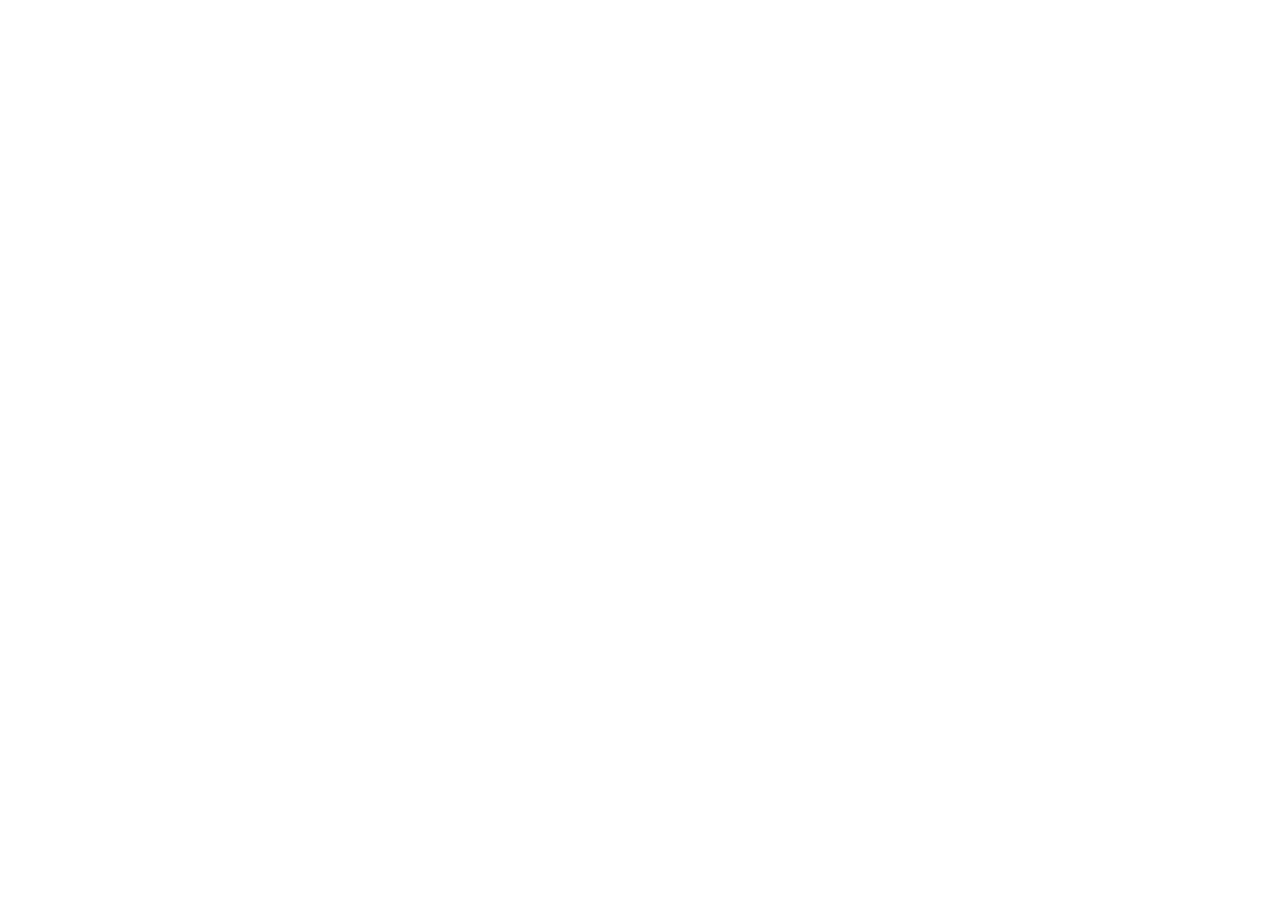
==== frontend/index.html @ c3d2106a "Initial commit" ====
<!DOCTYPE html>
<html lang="en">
<head>
  <meta charset="UTF-8">
  <meta name="viewport" content="width=device-width, initial-scale=1.0">
  <title>SmartWaste — Chirala Municipal Corporation AI Waste Management</title>

  <!-- Google Fonts: Plus Jakarta Sans for crisp, modern civic-tech typography -->
  <link rel="preconnect" href="https://fonts.googleapis.com">
  <link rel="preconnect" href="https://fonts.gstatic.com" crossorigin>
  <link href="https://fonts.googleapis.com/css2?family=Plus+Jakarta+Sans:wght@300;400;500;600;700;800&display=swap" rel="stylesheet">

  <!-- Bootstrap 5 CSS -->
  <link href="https://cdn.jsdelivr.net/npm/bootstrap@5.3.3/dist/css/bootstrap.min.css" rel="stylesheet">
  <!-- Leaflet Map CSS & JS -->
  <link rel="stylesheet" href="https://cdnjs.cloudflare.com/ajax/libs/leaflet/1.9.4/leaflet.css" />
  <script src="https://cdnjs.cloudflare.com/ajax/libs/leaflet/1.9.4/leaflet.js"></script>

  <!-- Custom Design System -->
  <link rel="stylesheet" href="/css/main.css">
</head>
<body>

  <!-- AUTHENTICATION GATEWAY SCREEN (Visible when unauthenticated) -->
  <div id="auth-gateway-screen" style="display: none; min-height: 100vh; background: linear-gradient(135deg, rgba(15, 23, 42, 0.92) 0%, rgba(6, 78, 59, 0.88) 50%, rgba(15, 23, 42, 0.95) 100%), url('/images/smart_city_bg.jpg') center/cover no-repeat fixed; flex-direction: column; align-items: center; justify-content: center; padding: 24px 16px; position: relative;">
    
    <!-- Top Official State Header Ribbon -->
    <div class="w-100 position-absolute top-0 start-0 py-2 px-3 d-flex justify-content-between align-items-center flex-wrap gap-2 text-white border-bottom border-white border-opacity-10" style="background: rgba(15, 23, 42, 0.6); backdrop-filter: blur(8px); z-index: 2; font-size: 0.78rem;">
      <div class="d-flex align-items-center gap-2">
        <span class="badge bg-white text-dark fw-bold px-2 py-0.5" style="font-size: 0.68rem; letter-spacing: 0.5px;">GOVT. OF ANDHRA PRADESH</span>
        <span class="text-white-50">|</span>
        <span class="fw-semibold">చీరాల పురపాలక సంఘం • Chirala Municipality</span>
        <span class="text-white-50 d-none d-md-inline">• Swachh Andhra Mission</span>
      </div>
      <div class="d-flex align-items-center gap-3">
        <span class="d-none d-sm-inline">📞 Toll-Free Helpline: <strong>14420 / 1969</strong></span>
        <span class="badge bg-success text-white px-2 py-0.5 rounded-pill d-flex align-items-center gap-1">
          <span class="status-pulse-dot"></span> 12 Wards Connected
        </span>
      </div>
    </div>

    <!-- Main Dual-Panel Gateway Card Container -->
    <div class="container my-auto pt-5" style="max-width: 1060px; z-index: 1;">
      <div class="row g-4 align-items-center">
        
        <!-- Left Column: Civic Tech Hero Information -->
        <div class="col-12 col-lg-6 text-white text-center text-lg-start">
          <div class="d-inline-flex align-items-center gap-2 px-3 py-1 rounded-pill mb-3 border border-white border-opacity-20" style="background: rgba(255,255,255,0.08); backdrop-filter: blur(10px);">
            <span class="status-pulse-dot"></span>
            <small class="fw-bold tracking-wider text-uppercase" style="font-size: 0.72rem; letter-spacing: 0.8px;">AI-Driven Municipal Redressal</small>
          </div>

          <h1 class="display-5 fw-bold mb-2" style="letter-spacing: -1px;">
            SmartWaste <span style="background: linear-gradient(135deg, #34d399, #10b981); -webkit-background-clip: text; -webkit-text-fill-color: transparent;">AI</span>
          </h1>
          <p class="lead mb-4 text-white-50" style="font-size: 1.05rem; line-height: 1.6;">
            Empowering citizens and municipal sanitation crews in Chirala with instant AI waste classification, geo-verified dispatch, and verified photographic resolution.
          </p>

          <!-- 3 Civic Highlights -->
          <div class="row g-3 mb-4 text-start">
            <div class="col-12 col-sm-6">
              <div class="p-3 rounded-3 border border-white border-opacity-10 h-100" style="background: rgba(255,255,255,0.05); backdrop-filter: blur(8px);">
                <div class="fs-4 mb-1">🤖</div>
                <div class="fw-bold small text-white">Edge AI Inspection</div>
                <div class="text-white-50 small" style="font-size: 0.76rem;">Instant multi-category classification & non-waste screening.</div>
              </div>
            </div>
            <div class="col-12 col-sm-6">
              <div class="p-3 rounded-3 border border-white border-opacity-10 h-100" style="background: rgba(255,255,255,0.05); backdrop-filter: blur(8px);">
                <div class="fs-4 mb-1">📍</div>
                <div class="fw-bold small text-white">12 Chirala Wards</div>
                <div class="text-white-50 small" style="font-size: 0.76rem;">Geo-tagged routing to localized sanitation squads.</div>
              </div>
            </div>
          </div>

          <!-- Quick Test / Demo Persona Quick-Fill -->
          <div class="p-3 rounded-3 border border-white border-opacity-15 text-start" style="background: rgba(255,255,255,0.07); backdrop-filter: blur(12px);">
            <div class="d-flex justify-content-between align-items-center mb-2">
              <span class="small fw-bold text-white text-uppercase" style="font-size: 0.7rem; letter-spacing: 0.5px;">⚡ 1-Click Demo Profiles (Click to Load):</span>
              <span class="badge bg-success bg-opacity-25 text-white border border-success border-opacity-30" style="font-size: 0.65rem;">Ready</span>
            </div>
            <div class="d-flex gap-2 flex-wrap">
              <button type="button" class="btn btn-sm btn-outline-light rounded-pill py-1 px-3 d-flex align-items-center gap-1" style="font-size: 0.78rem;" onclick="App.fillGatewayLogin('citizen@demo.com', 'citizen123')" title="Citizen: Akash Kothagorla">
                <span>👤</span> <strong>Citizen</strong> <span class="text-white-50">(Akash)</span>
              </button>
              <button type="button" class="btn btn-sm btn-outline-light rounded-pill py-1 px-3 d-flex align-items-center gap-1" style="font-size: 0.78rem;" onclick="App.fillGatewayLogin('officer@demo.com', 'officer123')" title="Municipal Officer: Ramesh">
                <span>🏢</span> <strong>Officer</strong> <span class="text-white-50">(Ramesh)</span>
              </button>
              <button type="button" class="btn btn-sm btn-outline-light rounded-pill py-1 px-3 d-flex align-items-center gap-1" style="font-size: 0.78rem;" onclick="App.fillGatewayLogin('worker@demo.com', 'worker123')" title="Sanitation Worker: Ravi">
                <span>👷</span> <strong>Worker</strong> <span class="text-white-50">(Ravi)</span>
              </button>
            </div>
          </div>
        </div>

        <!-- Right Column: Registration & Login Form Card -->
        <div class="col-12 col-lg-6">
          <div class="sw-card shadow-lg p-0" style="border-radius: 20px; overflow: hidden; border: 1px solid rgba(255,255,255,0.25); background: rgba(255,255,255,0.96); backdrop-filter: blur(24px) saturate(1.8); box-shadow: 0 30px 70px rgba(0,0,0,0.4);">
            
            <!-- Card Header -->
            <div class="p-4 text-center text-white position-relative overflow-hidden" style="background: linear-gradient(135deg, #064e3b 0%, #059669 50%, #10b981 100%);">
              <div style="position: absolute; inset: 0; background: url('data:image/svg+xml,%3Csvg xmlns=%27http://www.w3.org/2000/svg%27 width=%2760%27 height=%2760%27 viewBox=%270 0 60 60%27%3E%3Cg fill-rule=%27evenodd%27%3E%3Cg fill=%27%23ffffff%27 fill-opacity=%270.06%27%3E%3Cpath d=%27M36 34v-4h-2v4h-4v2h4v4h2v-4h4v-2h-4zm0-30V0h-2v4h-4v2h4v4h2V6h4V4h-4zM6 34v-4H4v4H0v2h4v4h2v-4h4v-2H6zM6 4V0H4v4H0v2h4v4h2V6h4V4H6z%27/%3E%3C/g%3E%3C/g%3E%3C/svg%3E'); pointer-events: none;"></div>
              <div class="position-relative">
                <div class="d-inline-flex align-items-center justify-content-center mb-2" style="width: 58px; height: 58px; background: rgba(255,255,255,0.2); border-radius: 16px; font-size: 2rem; backdrop-filter: blur(10px); border: 1px solid rgba(255,255,255,0.25); box-shadow: 0 6px 18px rgba(0,0,0,0.15);">
                  🌱
                </div>
                <h4 class="fw-bold mb-1" style="letter-spacing: -0.5px;">Chirala Municipal Portal</h4>
                <p class="mb-0 opacity-90 small">Unified Civic Waste Redressal System</p>
              </div>
            </div>

            <div class="p-4">
              <!-- Auth Tabs -->
              <ul class="nav nav-pills nav-fill mb-3 p-1 bg-light rounded-pill" id="gateway-auth-tabs">
                <li class="nav-item">
                  <button class="nav-link rounded-pill py-2 fw-bold active bg-success text-white" id="gateway-tab-reg-btn" onclick="App.switchGatewayTab('register')">
                    1. Register
                  </button>
                </li>
                <li class="nav-item">
                  <button class="nav-link rounded-pill py-2 fw-bold text-secondary" id="gateway-tab-login-btn" onclick="App.switchGatewayTab('login')">
                    2. Log In
                  </button>
                </li>
              </ul>

              <!-- Status Alert -->
              <div id="gateway-status-alert"></div>

              <!-- REGISTER FORM (Email, Password, Chirala Ward) -->
              <div id="gateway-reg-pane">
                <form onsubmit="App.handleGatewayRegister(event)">
                  <div class="mb-3">
                    <label class="form-label small fw-bold text-dark mb-1">Email Address <span class="text-danger">*</span></label>
                    <input type="email" id="gateway-reg-email" class="form-control" placeholder="e.g. citizen@gmail.com" required autocomplete="email">
                    <div class="form-text text-muted" style="font-size: 0.75rem;">Complaint status & cleanup dispatches are notified here.</div>
                  </div>

                  <div class="mb-3">
                    <label class="form-label small fw-bold text-dark mb-1">Password <span class="text-danger">*</span></label>
                    <input type="password" id="gateway-reg-password" class="form-control" placeholder="Create a password" required minlength="4" autocomplete="new-password">
                  </div>

                  <div class="mb-3">
                    <label class="form-label small fw-bold text-dark mb-1">Chirala Municipal Ward & Locality <span class="text-danger">*</span></label>
                    <select id="gateway-reg-zone" class="form-select form-select-sm" required>
                      <option value="Ward 1 - Chirala Clock Tower (Gadiyara Sthambham & Main Bazaar)">Ward 1 - Chirala Clock Tower (Gadiyara Sthambham & Main Bazaar)</option>
                      <option value="Ward 2 - Chirala Railway Station Road (Kothapeta)">Ward 2 - Chirala Railway Station Road (Kothapeta)</option>
                      <option value="Ward 3 - Chirala Handloom Weavers Colony (Perala)">Ward 3 - Chirala Handloom Weavers Colony (Perala)</option>
                      <option value="Ward 4 - Chirala Municipality Office (Muntha Vari Thota)">Ward 4 - Chirala Municipality Office (Muntha Vari Thota)</option>
                      <option value="Ward 5 - Chirala Vadarevu Beach Road (Fisherman Colony)">Ward 5 - Chirala Vadarevu Beach Road (Fisherman Colony)</option>
                      <option value="Ward 6 - Chirala RTC Bus Complex & Bypass Junction">Ward 6 - Chirala RTC Bus Complex & Bypass Junction</option>
                      <option value="Ward 7 - Chirala Vetapalem Road (Ramapuram Beach Area)">Ward 7 - Chirala Vetapalem Road (Ramapuram Beach Area)</option>
                      <option value="Ward 8 - Chirala Ipurupalem & Gandhi Nagar">Ward 8 - Chirala Ipurupalem & Gandhi Nagar</option>
                      <option value="Ward 9 - Chirala Trunk Road & St. Mark High School Road">Ward 9 - Chirala Trunk Road & St. Mark High School Road</option>
                      <option value="Ward 10 - Chirala Chennupati Nagar & Pandillapalli">Ward 10 - Chirala Chennupati Nagar & Pandillapalli</option>
                      <option value="Ward 11 - Chirala Perala Market & Jandrapeta">Ward 11 - Chirala Perala Market & Jandrapeta</option>
                      <option value="Ward 12 - Chirala Kothapeta & Kamma Vari Palem">Ward 12 - Chirala Kothapeta & Kamma Vari Palem</option>
                    </select>
                    <div class="form-text text-muted" style="font-size: 0.75rem;">Your residence ward ensures auto-dispatch to your local sanitation officer.</div>
                  </div>

                  <button type="submit" id="gateway-reg-btn" class="btn btn-success w-100 fw-bold py-2 rounded-pill shadow" style="background: linear-gradient(135deg, #059669, #10b981); border: none; letter-spacing: 0.3px; font-size: 0.95rem; padding: 12px;">
                    Create Citizen Account 🚀
                  </button>
                </form>

                <div class="text-center mt-3">
                  <small class="text-muted">Already registered? <a href="#" class="text-primary fw-bold text-decoration-none" onclick="App.switchGatewayTab('login'); return false;">Log In here →</a></small>
                </div>
              </div>

              <!-- LOGIN FORM (Email & Password) -->
              <div id="gateway-login-pane" style="display: none;">
                <form onsubmit="App.handleGatewayLogin(event)">
                  <div class="mb-3">
                    <label class="form-label small fw-bold text-dark mb-1">Email Address <span class="text-danger">*</span></label>
                    <input type="email" id="gateway-login-email" class="form-control" placeholder="e.g. citizen@demo.com" required autocomplete="email">
                  </div>

                  <div class="mb-3">
                    <label class="form-label small fw-bold text-dark mb-1">Password <span class="text-danger">*</span></label>
                    <input type="password" id="gateway-login-password" class="form-control" placeholder="Enter password" required autocomplete="current-password">
                  </div>

                  <button type="submit" id="gateway-login-btn" class="btn btn-primary w-100 fw-bold py-2 rounded-pill shadow-sm" style="background: linear-gradient(135deg, #2563eb, #3b82f6); border: none; padding: 12px;">
                    Sign In to Portal →
                  </button>
                </form>

                <div class="text-center mt-3">
                  <small class="text-muted">Need an account? <a href="#" class="text-success fw-bold text-decoration-none" onclick="App.switchGatewayTab('register'); return false;">Register with Email & Password →</a></small>
                </div>
              </div>
            </div>
          </div>
        </div>
      </div>
    </div>
  </div>

  <!-- MAIN APPLICATION LAYOUT (Visible only after authentication) -->
  <div id="app-layout" style="display: none;">
    
    <!-- Top Official State Header Ribbon -->
    <div class="civic-official-strip">
      <div class="container-fluid px-4 d-flex justify-content-between align-items-center flex-wrap gap-2">
        <div class="d-flex align-items-center gap-2">
          <span class="badge bg-white text-dark fw-bold px-2 py-0.5" style="font-size: 0.68rem; letter-spacing: 0.5px;">GOVT. OF ANDHRA PRADESH</span>
          <span class="text-white-50 d-none d-md-inline">|</span>
          <span class="text-white fw-medium d-none d-md-inline" style="font-size: 0.75rem;">చీరాల పురపాలక సంఘం • Chirala Municipality</span>
          <span class="text-white-50 d-none d-lg-inline" style="font-size: 0.75rem;">• Swachh Andhra Mission</span>
        </div>
        <div class="d-flex align-items-center gap-3" style="font-size: 0.75rem; color: rgba(255,255,255,0.9);">
          <span class="d-none d-sm-inline">📞 Toll-Free Civic Helpline: <strong>14420 / 1969</strong></span>
          <span class="badge bg-success bg-opacity-25 text-white border border-success border-opacity-50 px-2 py-0.5 rounded-pill d-flex align-items-center gap-1">
            <span class="status-pulse-dot"></span> 12 Wards Online
          </span>
        </div>
      </div>
    </div>

    <!-- Main Navigation Header -->
    <header class="app-header">
      <a href="#" class="brand-wrap" onclick="App.routeRoleView(); return false;">
        <div class="brand-icon">🌱</div>
        <div class="brand-text">
          <h1>SmartWaste</h1>
          <p>Chirala Municipal Corporation • Civic Sanitation Command</p>
        </div>
      </a>

      <!-- Rearranged Header Role Switcher Pills -->
      <div class="header-role-switcher d-none d-lg-flex align-items-center bg-light p-1 rounded-pill border gap-1">
        <button class="btn btn-xs rounded-pill px-3 py-1 fw-bold header-role-btn active" data-role="citizen" onclick="App.switchRole('citizen')">
          👤 Citizen
        </button>
        <button class="btn btn-xs rounded-pill px-3 py-1 fw-bold header-role-btn text-muted" data-role="officer" onclick="App.switchRole('officer')">
          🏢 Officer
        </button>
        <button class="btn btn-xs rounded-pill px-3 py-1 fw-bold header-role-btn text-muted" data-role="worker" onclick="App.switchRole('worker')">
          👷 Worker
        </button>
      </div>

      <!-- Right Controls -->
      <div class="d-flex align-items-center gap-3">
        <!-- Waste Segregation Guide Button -->
        <button class="btn btn-outline-success btn-sm rounded-pill d-flex align-items-center gap-1 px-3 py-1 shadow-sm" onclick="WasteEducation.showModal()" title="Waste Segregation & Sustainability Guide">
          <span>♻️</span>
          <span class="fw-bold d-none d-lg-inline">Segregation Guide</span>
        </button>

        <!-- AI Assistant Button -->
        <button class="btn btn-outline-success btn-sm rounded-pill d-flex align-items-center gap-1 px-3 py-1 shadow-sm" onclick="AIChatAssistant.toggleChat()">
          <span>🤖</span>
          <span class="fw-bold d-none d-sm-inline">SmartWaste AI</span>
        </button>

        <!-- Notifications Bell -->
        <div class="position-relative" style="cursor: pointer;" onclick="App.openNotificationsModal()">
          <button type="button" class="btn btn-light rounded-circle border p-2 d-flex align-items-center justify-content-center" style="width: 38px; height: 38px;" onclick="event.stopPropagation(); App.openNotificationsModal()">
            🔔
          </button>
          <span id="notif-badge-count" class="notif-badge" style="display: none;">0</span>
        </div>

        <!-- User Profile Badge & Logout -->
        <div class="d-flex align-items-center gap-2 ps-2 border-start">
          <div class="d-flex align-items-center gap-2" style="cursor: pointer;" onclick="App.openAuthModal('login')" title="Click to Switch Account">
            <img id="header-user-avatar" src="https://images.unsplash.com/photo-1535713875002-d1d0cf377fde?auto=format&fit=crop&w=120&q=80" alt="Avatar" class="rounded-circle border" style="width: 34px; height: 34px; object-fit: cover;">
            <div class="d-none d-md-block text-start" style="line-height: 1.1;">
              <div id="header-user-name" class="fw-bold small text-truncate" style="max-width: 140px;">Citizen</div>
              <small id="header-user-role" class="badge bg-secondary" style="font-size: 0.65rem;">CITIZEN</small>
            </div>
          </div>
          <button class="btn btn-outline-danger btn-sm rounded-pill px-2 py-1 ms-1" onclick="App.logout()" title="Log out and return to registration screen" style="font-size: 0.75rem;">
            ⏻ Log Out
          </button>
        </div>
      </div>
    </header>

    <!-- Main View Dynamic Container -->
    <main class="main-container">
      <div id="main-view">
        <!-- Injected by role controller -->
      </div>
    </main>

    <!-- Official Municipal Footer -->
    <footer class="app-civic-footer mt-5 border-top bg-white">
      <div class="main-container py-4">
        <div class="row g-4 align-items-center">
          <div class="col-12 col-md-6 text-center text-md-start">
            <div class="d-flex align-items-center gap-2 justify-content-center justify-content-md-start mb-1">
              <span class="fs-4">🏛️</span>
              <strong class="text-dark" style="font-size: 0.95rem;">Chirala Municipal Corporation • చీరాల పురపాలక సంఘం</strong>
            </div>
            <p class="small text-muted mb-0">
              Department of Municipal Administration & Urban Development (MA&UD), Govt. of Andhra Pradesh.<br>
              Swachh Andhra Mission • SmartWaste AI Redressal Platform v2.4
            </p>
          </div>
          <div class="col-12 col-md-6 text-center text-md-end">
            <div class="d-flex gap-3 justify-content-center justify-content-md-end flex-wrap small text-muted mb-2">
              <span>📞 Helpline: <strong>14420 / 1969</strong></span>
              <span>•</span>
              <span>🚨 Sanitation Emergency: <strong>112</strong></span>
              <span>•</span>
              <span>📍 Coordinates: <strong>15.8246°N, 80.3522°E</strong></span>
            </div>
            <div class="d-flex gap-2 justify-content-center justify-content-md-end align-items-center">
              <span class="badge bg-success bg-opacity-10 text-success fw-bold px-2 py-1 rounded-pill" style="font-size: 0.72rem;">
                🟢 All 12 Wards Operational
              </span>
              <span class="badge bg-primary bg-opacity-10 text-primary fw-bold px-2 py-1 rounded-pill" style="font-size: 0.72rem;">
                🤖 Computer Vision Edge Engine Active
              </span>
            </div>
          </div>
        </div>
      </div>
    </footer>
  </div>

  <!-- Modals & Drawers Container -->
  <div id="modal-container"></div>

  <!-- Bootstrap Bundle JS -->
  <script src="https://cdn.jsdelivr.net/npm/bootstrap@5.3.3/dist/js/bootstrap.bundle.min.js"></script>

  <!-- Application Scripts -->
  <script src="/js/notice.js"></script>
  <script src="/js/api.js"></script>
  <script src="/js/map.js"></script>
  <script src="/js/education.js"></script>
  <script src="/js/ai_chat.js"></script>
  <script src="/js/citizen.js"></script>
  <script src="/js/municipal.js"></script>
  <script src="/js/worker.js"></script>
  <script src="/js/app.js"></script>
</body>
</html>
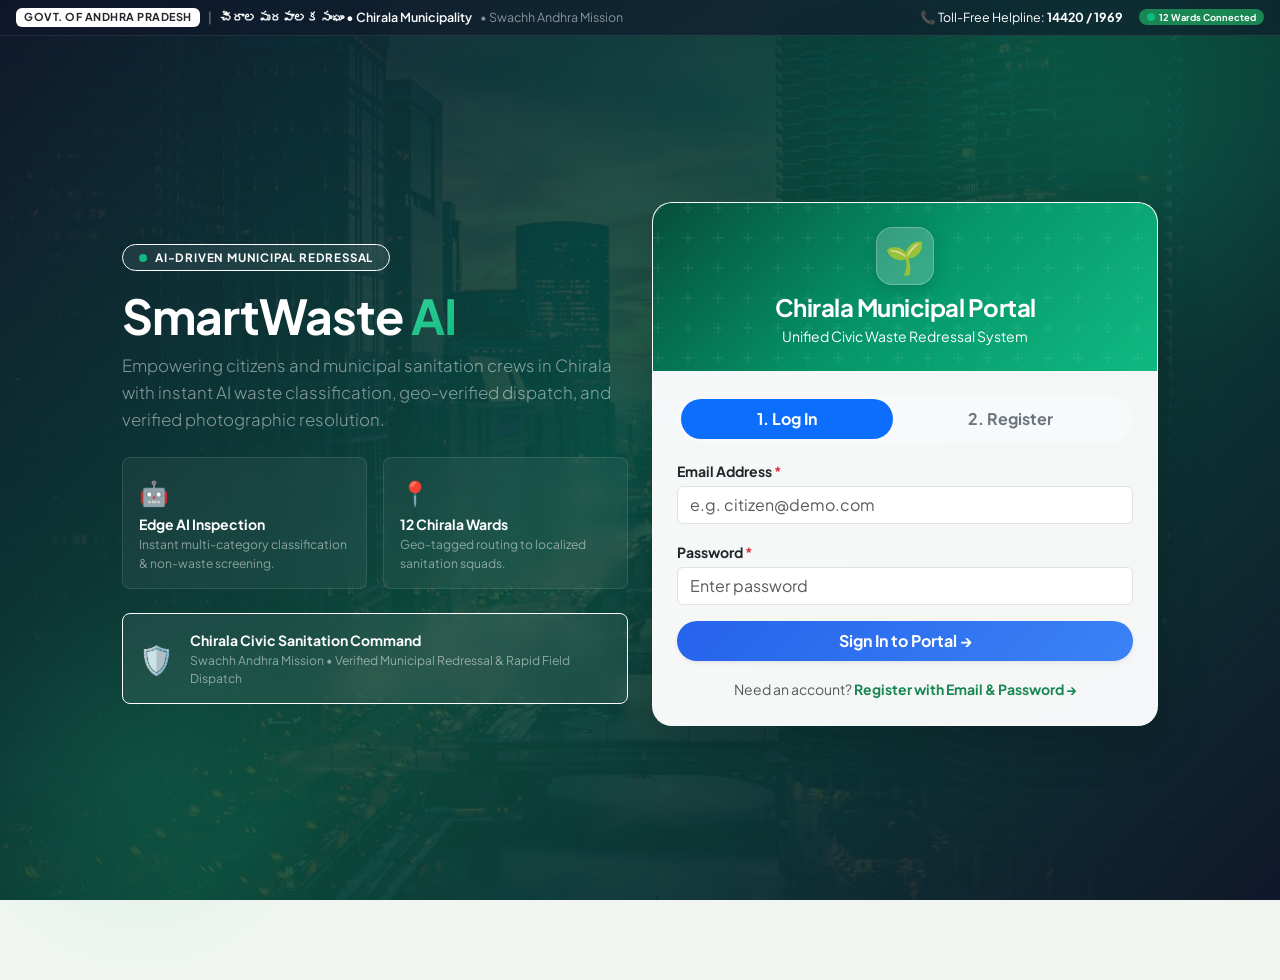
==== commit c0f98ca2: "fix: format assigned dates, ensure previous reports visibility, remove demo profiles, and start at l" ====
--- a/frontend/index.html
+++ b/frontend/index.html
@@ -17,12 +17,12 @@
   <script src="https://cdnjs.cloudflare.com/ajax/libs/leaflet/1.9.4/leaflet.js"></script>
 
   <!-- Custom Design System -->
-  <link rel="stylesheet" href="/css/main.css">
+  <link rel="stylesheet" href="./css/main.css">
 </head>
 <body>
 
   <!-- AUTHENTICATION GATEWAY SCREEN (Visible when unauthenticated) -->
-  <div id="auth-gateway-screen" style="display: none; min-height: 100vh; background: linear-gradient(135deg, rgba(15, 23, 42, 0.92) 0%, rgba(6, 78, 59, 0.88) 50%, rgba(15, 23, 42, 0.95) 100%), url('/images/smart_city_bg.jpg') center/cover no-repeat fixed; flex-direction: column; align-items: center; justify-content: center; padding: 24px 16px; position: relative;">
+  <div id="auth-gateway-screen" style="display: none; min-height: 100vh; background: linear-gradient(135deg, rgba(15, 23, 42, 0.92) 0%, rgba(6, 78, 59, 0.88) 50%, rgba(15, 23, 42, 0.95) 100%), url('./images/smart_city_bg.jpg') center/cover no-repeat fixed; flex-direction: column; align-items: center; justify-content: center; padding: 24px 16px; position: relative;">
     
     <!-- Top Official State Header Ribbon -->
     <div class="w-100 position-absolute top-0 start-0 py-2 px-3 d-flex justify-content-between align-items-center flex-wrap gap-2 text-white border-bottom border-white border-opacity-10" style="background: rgba(15, 23, 42, 0.6); backdrop-filter: blur(8px); z-index: 2; font-size: 0.78rem;">
@@ -76,22 +76,14 @@
             </div>
           </div>
 
-          <!-- Quick Test / Demo Persona Quick-Fill -->
+          <!-- Civic Command Assurance Card -->
           <div class="p-3 rounded-3 border border-white border-opacity-15 text-start" style="background: rgba(255,255,255,0.07); backdrop-filter: blur(12px);">
-            <div class="d-flex justify-content-between align-items-center mb-2">
-              <span class="small fw-bold text-white text-uppercase" style="font-size: 0.7rem; letter-spacing: 0.5px;">⚡ 1-Click Demo Profiles (Click to Load):</span>
-              <span class="badge bg-success bg-opacity-25 text-white border border-success border-opacity-30" style="font-size: 0.65rem;">Ready</span>
-            </div>
-            <div class="d-flex gap-2 flex-wrap">
-              <button type="button" class="btn btn-sm btn-outline-light rounded-pill py-1 px-3 d-flex align-items-center gap-1" style="font-size: 0.78rem;" onclick="App.fillGatewayLogin('citizen@demo.com', 'citizen123')" title="Citizen: Akash Kothagorla">
-                <span>👤</span> <strong>Citizen</strong> <span class="text-white-50">(Akash)</span>
-              </button>
-              <button type="button" class="btn btn-sm btn-outline-light rounded-pill py-1 px-3 d-flex align-items-center gap-1" style="font-size: 0.78rem;" onclick="App.fillGatewayLogin('officer@demo.com', 'officer123')" title="Municipal Officer: Ramesh">
-                <span>🏢</span> <strong>Officer</strong> <span class="text-white-50">(Ramesh)</span>
-              </button>
-              <button type="button" class="btn btn-sm btn-outline-light rounded-pill py-1 px-3 d-flex align-items-center gap-1" style="font-size: 0.78rem;" onclick="App.fillGatewayLogin('worker@demo.com', 'worker123')" title="Sanitation Worker: Ravi">
-                <span>👷</span> <strong>Worker</strong> <span class="text-white-50">(Ravi)</span>
-              </button>
+            <div class="d-flex align-items-center gap-3">
+              <span class="fs-3">🛡️</span>
+              <div>
+                <div class="small fw-bold text-white">Chirala Civic Sanitation Command</div>
+                <div class="text-white-50 small" style="font-size: 0.76rem;">Swachh Andhra Mission • Verified Municipal Redressal & Rapid Field Dispatch</div>
+              </div>
             </div>
           </div>
         </div>
@@ -116,13 +108,13 @@
               <!-- Auth Tabs -->
               <ul class="nav nav-pills nav-fill mb-3 p-1 bg-light rounded-pill" id="gateway-auth-tabs">
                 <li class="nav-item">
-                  <button class="nav-link rounded-pill py-2 fw-bold active bg-success text-white" id="gateway-tab-reg-btn" onclick="App.switchGatewayTab('register')">
-                    1. Register
+                  <button class="nav-link rounded-pill py-2 fw-bold active bg-primary text-white" id="gateway-tab-login-btn" onclick="App.switchGatewayTab('login')">
+                    1. Log In
                   </button>
                 </li>
                 <li class="nav-item">
-                  <button class="nav-link rounded-pill py-2 fw-bold text-secondary" id="gateway-tab-login-btn" onclick="App.switchGatewayTab('login')">
-                    2. Log In
+                  <button class="nav-link rounded-pill py-2 fw-bold text-secondary" id="gateway-tab-reg-btn" onclick="App.switchGatewayTab('register')">
+                    2. Register
                   </button>
                 </li>
               </ul>
@@ -131,7 +123,7 @@
               <div id="gateway-status-alert"></div>
 
               <!-- REGISTER FORM (Email, Password, Chirala Ward) -->
-              <div id="gateway-reg-pane">
+              <div id="gateway-reg-pane" style="display: none;">
                 <form onsubmit="App.handleGatewayRegister(event)">
                   <div class="mb-3">
                     <label class="form-label small fw-bold text-dark mb-1">Email Address <span class="text-danger">*</span></label>
@@ -174,7 +166,7 @@
               </div>
 
               <!-- LOGIN FORM (Email & Password) -->
-              <div id="gateway-login-pane" style="display: none;">
+              <div id="gateway-login-pane" style="display: block;">
                 <form onsubmit="App.handleGatewayLogin(event)">
                   <div class="mb-3">
                     <label class="form-label small fw-bold text-dark mb-1">Email Address <span class="text-danger">*</span></label>
@@ -334,14 +326,15 @@
   <script src="https://cdn.jsdelivr.net/npm/bootstrap@5.3.3/dist/js/bootstrap.bundle.min.js"></script>
 
   <!-- Application Scripts -->
-  <script src="/js/notice.js"></script>
-  <script src="/js/api.js"></script>
-  <script src="/js/map.js"></script>
-  <script src="/js/education.js"></script>
-  <script src="/js/ai_chat.js"></script>
-  <script src="/js/citizen.js"></script>
-  <script src="/js/municipal.js"></script>
-  <script src="/js/worker.js"></script>
-  <script src="/js/app.js"></script>
+  <script src="./js/client_engine.js"></script>
+  <script src="./js/notice.js"></script>
+  <script src="./js/api.js"></script>
+  <script src="./js/map.js"></script>
+  <script src="./js/education.js"></script>
+  <script src="./js/ai_chat.js"></script>
+  <script src="./js/citizen.js"></script>
+  <script src="./js/municipal.js"></script>
+  <script src="./js/worker.js"></script>
+  <script src="./js/app.js"></script>
 </body>
 </html>
--- a/frontend/css/main.css
+++ b/frontend/css/main.css
@@ -0,0 +1,1075 @@
+/* SmartWaste Civic-Tech Design System */
+:root {
+  --primary: #059669; /* Emerald Green */
+  --primary-hover: #047857;
+  --primary-light: #d1fae5;
+  --primary-dark: #064e3b;
+  
+  --secondary: #0284c7; /* Ocean Blue */
+  --secondary-light: #e0f2fe;
+
+  --municipal-navy: #0f172a; /* Slate 900 */
+  --municipal-dark: #1e293b;
+  --municipal-card: #ffffff;
+
+  --accent: #f59e0b; /* Amber */
+  --accent-light: #fef3c7;
+  --danger: #ef4444;
+  --danger-light: #fee2e2;
+  --success: #10b981;
+  --success-light: #d1fae5;
+
+  --bg-main: #f0f5f1;
+  --bg-card: #ffffff;
+  --text-main: #1e293b;
+  --text-muted: #64748b;
+  --border-color: #e2e8f0;
+
+  --radius-sm: 8px;
+  --radius-md: 12px;
+  --radius-lg: 16px;
+  --radius-full: 9999px;
+
+  --shadow-sm: 0 1px 2px 0 rgb(0 0 0 / 0.05);
+  --shadow-md: 0 4px 6px -1px rgb(0 0 0 / 0.1), 0 2px 4px -2px rgb(0 0 0 / 0.1);
+  --shadow-lg: 0 10px 15px -3px rgb(0 0 0 / 0.1), 0 4px 6px -4px rgb(0 0 0 / 0.1);
+}
+
+* {
+  box-sizing: border-box;
+  margin: 0;
+  padding: 0;
+}
+
+body {
+  font-family: 'Plus Jakarta Sans', -apple-system, BlinkMacSystemFont, "Segoe UI", Roboto, "Helvetica Neue", Arial, sans-serif;
+  background-color: var(--bg-main);
+  color: var(--text-main);
+  line-height: 1.5;
+  min-height: 100vh;
+  -webkit-font-smoothing: antialiased;
+  -moz-osx-font-smoothing: grayscale;
+  /* Realistic subtle topographic / leaf-vein background pattern */
+  background-image:
+    radial-gradient(ellipse at 18% 12%, rgba(16, 185, 129, 0.06) 0%, transparent 55%),
+    radial-gradient(ellipse at 85% 30%, rgba(5, 150, 105, 0.05) 0%, transparent 50%),
+    radial-gradient(ellipse at 50% 85%, rgba(6, 78, 59, 0.04) 0%, transparent 60%),
+    url("data:image/svg+xml,%3Csvg xmlns='http://www.w3.org/2000/svg' width='80' height='80' viewBox='0 0 80 80'%3E%3Cg fill='%23059669' fill-opacity='0.025'%3E%3Cpath d='M0 0h40v40H0V0zm40 40h40v40H40V40zm0-40h2l-2 2V0zm0 4l4-4h2l-6 6V4zm0 4l8-8h2L40 10V8zm0 4L52 0h2L40 14v-2zm0 4L56 0h2L40 18v-2zm0 4L60 0h2L40 22v-2zm0 4L64 0h2L40 26v-2zm0 4L68 0h2L40 30v-2zm0 4L72 0h2L40 34v-2zm0 4L76 0h2L40 38v-2zm0 4L80 0v2L42 40h-2zm4 0L80 4v2L46 40h-2zm4 0L80 8v2L50 40h-2zm4 0l28-28v2L54 40h-2zm4 0l24-24v2L58 40h-2zm4 0l20-20v2L62 40h-2zm4 0l16-16v2L66 40h-2zm4 0l12-12v2L70 40h-2zm4 0l8-8v2l-6 6h-2zm4 0l4-4v2l-2 2h-2z'/%3E%3C/g%3E%3C/svg%3E");
+  background-attachment: fixed;
+}
+
+/* Official State Civic Ribbon */
+.civic-official-strip {
+  background: linear-gradient(90deg, #064e3b 0%, #0f172a 50%, #064e3b 100%);
+  color: #ffffff;
+  padding: 6px 0;
+  border-bottom: 1px solid rgba(255, 255, 255, 0.12);
+  position: relative;
+  z-index: 1045;
+}
+
+.status-pulse-dot {
+  display: inline-block;
+  width: 8px;
+  height: 8px;
+  background-color: #10b981;
+  border-radius: 50%;
+  box-shadow: 0 0 0 0 rgba(16, 185, 129, 0.7);
+  animation: pulse-green 1.8s infinite;
+}
+
+@keyframes pulse-green {
+  0% { transform: scale(0.95); box-shadow: 0 0 0 0 rgba(16, 185, 129, 0.7); }
+  70% { transform: scale(1); box-shadow: 0 0 0 6px rgba(16, 185, 129, 0); }
+  100% { transform: scale(0.95); box-shadow: 0 0 0 0 rgba(16, 185, 129, 0); }
+}
+
+/* Realistic Photographic Hero Cards */
+.citizen-hero-card {
+  background: linear-gradient(135deg, rgba(6, 78, 59, 0.92) 0%, rgba(5, 150, 105, 0.88) 100%), url('/images/green_park_city.jpg') center/cover no-repeat !important;
+  color: white !important;
+  border: 1px solid rgba(255, 255, 255, 0.15) !important;
+  box-shadow: 0 16px 36px -10px rgba(5, 150, 105, 0.35) !important;
+  position: relative;
+  overflow: hidden;
+}
+
+.municipal-hero-card {
+  background: linear-gradient(135deg, rgba(15, 23, 42, 0.94) 0%, rgba(30, 41, 59, 0.88) 100%), url('/images/clean_urban_bg.jpg') center/cover no-repeat !important;
+  color: white !important;
+  border: 1px solid rgba(255, 255, 255, 0.12) !important;
+  box-shadow: 0 16px 36px -10px rgba(15, 23, 42, 0.4) !important;
+  position: relative;
+  overflow: hidden;
+}
+
+.worker-hero-card {
+  background: linear-gradient(135deg, rgba(15, 23, 42, 0.92) 0%, rgba(6, 78, 59, 0.86) 100%), url('/images/eco_sustainability.jpg') center/cover no-repeat !important;
+  color: white !important;
+  border: 1px solid rgba(255, 255, 255, 0.15) !important;
+  box-shadow: 0 16px 36px -10px rgba(6, 78, 59, 0.35) !important;
+  position: relative;
+  overflow: hidden;
+}
+
+.app-civic-footer {
+  background: #ffffff;
+  border-top: 1px solid var(--border-color);
+  color: var(--text-main);
+}
+
+/* Floating eco-particle layer behind main content */
+body::before {
+  content: "";
+  position: fixed;
+  inset: 0;
+  z-index: -1;
+  background:
+    radial-gradient(2px 2px at 10% 15%, rgba(16, 185, 129, 0.18), transparent),
+    radial-gradient(2px 2px at 25% 65%, rgba(5, 150, 105, 0.12), transparent),
+    radial-gradient(3px 3px at 55% 10%, rgba(16, 185, 129, 0.15), transparent),
+    radial-gradient(2px 2px at 70% 40%, rgba(52, 211, 153, 0.10), transparent),
+    radial-gradient(2px 2px at 90% 75%, rgba(5, 150, 105, 0.14), transparent),
+    radial-gradient(3px 3px at 40% 88%, rgba(6, 78, 59, 0.08), transparent),
+    radial-gradient(2px 2px at 80% 20%, rgba(16, 185, 129, 0.12), transparent),
+    radial-gradient(2px 2px at 15% 45%, rgba(52, 211, 153, 0.09), transparent);
+  pointer-events: none;
+  animation: eco-drift 30s ease-in-out infinite alternate;
+}
+
+@keyframes eco-drift {
+  0%   { transform: translateY(0) translateX(0); }
+  25%  { transform: translateY(-8px) translateX(5px); }
+  50%  { transform: translateY(-3px) translateX(-4px); }
+  75%  { transform: translateY(-10px) translateX(3px); }
+  100% { transform: translateY(-2px) translateX(-2px); }
+}
+
+/* Main Navbar */
+.app-header {
+  background: rgba(255, 255, 255, 0.88);
+  backdrop-filter: blur(18px) saturate(1.6);
+  -webkit-backdrop-filter: blur(18px) saturate(1.6);
+  border-bottom: 1px solid rgba(5, 150, 105, 0.12);
+  padding: 12px 24px;
+  display: flex;
+  justify-content: space-between;
+  align-items: center;
+  position: sticky;
+  top: 0;
+  z-index: 1040;
+  box-shadow: 0 1px 12px rgba(5, 150, 105, 0.06);
+}
+
+.brand-wrap {
+  display: flex;
+  align-items: center;
+  gap: 12px;
+  text-decoration: none;
+  color: inherit;
+}
+
+.brand-icon {
+  width: 42px;
+  height: 42px;
+  background: linear-gradient(135deg, #059669 0%, #10b981 100%);
+  color: #fff;
+  border-radius: var(--radius-md);
+  display: flex;
+  align-items: center;
+  justify-content: center;
+  font-size: 1.4rem;
+  box-shadow: 0 2px 8px rgba(5, 150, 105, 0.3);
+  transition: transform 0.2s ease;
+}
+
+.brand-text h1 {
+  font-size: 1.25rem;
+  font-weight: 800;
+  color: var(--primary-dark);
+  line-height: 1.1;
+  letter-spacing: -0.3px;
+}
+
+.brand-text p {
+  font-size: 0.72rem;
+  color: var(--text-muted);
+  letter-spacing: 0.3px;
+  font-weight: 500;
+}
+
+.nav-pills-custom {
+  display: flex;
+  gap: 6px;
+  background: #f1f5f9;
+  padding: 4px;
+  border-radius: var(--radius-full);
+}
+
+.nav-pill-btn {
+  border: none;
+  background: transparent;
+  padding: 6px 14px;
+  border-radius: var(--radius-full);
+  font-size: 0.85rem;
+  font-weight: 500;
+  color: var(--text-muted);
+  cursor: pointer;
+  transition: all 0.15s;
+}
+
+.nav-pill-btn.active {
+  background: #ffffff;
+  color: var(--primary-dark);
+  font-weight: 600;
+  box-shadow: var(--shadow-sm);
+}
+
+/* Container */
+.main-container {
+  max-width: 1200px;
+  margin: 0 auto;
+  padding: 24px 16px;
+}
+
+/* Cards & Layout */
+.sw-card {
+  background: rgba(255, 255, 255, 0.88);
+  backdrop-filter: blur(10px) saturate(1.4);
+  -webkit-backdrop-filter: blur(10px) saturate(1.4);
+  border-radius: var(--radius-md);
+  border: 1px solid rgba(226, 232, 240, 0.7);
+  padding: 20px;
+  box-shadow: 0 1px 3px rgba(0, 0, 0, 0.04), 0 4px 16px rgba(5, 150, 105, 0.03);
+  margin-bottom: 20px;
+  transition: box-shadow 0.25s ease, transform 0.2s ease;
+}
+
+.sw-card:hover {
+  box-shadow: 0 4px 20px rgba(5, 150, 105, 0.08), 0 2px 8px rgba(0, 0, 0, 0.06);
+  transform: translateY(-1px);
+}
+
+/* Buttons */
+.btn-primary-action {
+  background: var(--primary);
+  color: #fff;
+  border: none;
+  padding: 12px 24px;
+  border-radius: var(--radius-full);
+  font-size: 1rem;
+  font-weight: 600;
+  cursor: pointer;
+  display: inline-flex;
+  align-items: center;
+  justify-content: center;
+  gap: 8px;
+  transition: background 0.2s, transform 0.1s;
+  box-shadow: 0 4px 12px rgba(5, 150, 105, 0.25);
+}
+
+.btn-primary-action:hover {
+  background: var(--primary-hover);
+  transform: translateY(-1px);
+}
+
+.btn-secondary-action {
+  background: #f1f5f9;
+  color: var(--text-main);
+  border: 1px solid var(--border-color);
+  padding: 10px 18px;
+  border-radius: var(--radius-full);
+  font-size: 0.9rem;
+  font-weight: 500;
+  cursor: pointer;
+  display: inline-flex;
+  align-items: center;
+  gap: 6px;
+  transition: background 0.2s;
+}
+
+.btn-secondary-action:hover {
+  background: #e2e8f0;
+}
+
+/* Status Badges */
+.badge-status {
+  padding: 4px 10px;
+  border-radius: var(--radius-full);
+  font-size: 0.75rem;
+  font-weight: 700;
+  letter-spacing: 0.5px;
+  text-transform: uppercase;
+  display: inline-flex;
+  align-items: center;
+  gap: 4px;
+}
+
+.badge-SUBMITTED { background: #e0f2fe; color: #0369a1; }
+.badge-UNDER_REVIEW { background: #fef3c7; color: #b45309; }
+.badge-INFORMATION_REQUESTED { background: #fee2e2; color: #b91c1c; }
+.badge-ASSIGNED { background: #f3e8ff; color: #7e22ce; }
+.badge-ACCEPTED { background: #e0e7ff; color: #4338ca; }
+.badge-IN_PROGRESS { background: #fef08a; color: #854d0e; }
+.badge-AWAITING_VERIFICATION { background: #ffedd5; color: #c2410c; }
+.badge-RE_CLEANING_REQUIRED { background: #fee2e2; color: #991b1b; }
+.badge-COMPLETED { background: #dcfce7; color: #15803d; }
+.badge-REJECTED { background: #f1f5f9; color: #475569; }
+
+/* Priority Badges */
+.badge-priority {
+  padding: 3px 8px;
+  border-radius: 4px;
+  font-size: 0.72rem;
+  font-weight: 700;
+  text-transform: uppercase;
+}
+.badge-priority.LOW { background: #f1f5f9; color: #475569; }
+.badge-priority.MEDIUM { background: #dbeafe; color: #1d4ed8; }
+.badge-priority.HIGH { background: #fed7aa; color: #c2410c; }
+.badge-priority.CRITICAL { background: #fecaca; color: #b91c1c; animation: pulse 2s infinite; }
+
+@keyframes pulse {
+  0%, 100% { opacity: 1; }
+  50% { opacity: 0.75; }
+}
+
+/* Wizard Steps */
+.wizard-stepper {
+  display: flex;
+  justify-content: space-between;
+  margin-bottom: 24px;
+  position: relative;
+}
+
+.wizard-stepper::before {
+  content: "";
+  position: absolute;
+  top: 18px;
+  left: 30px;
+  right: 30px;
+  height: 2px;
+  background: #e2e8f0;
+  z-index: 1;
+}
+
+.step-node {
+  position: relative;
+  z-index: 2;
+  text-align: center;
+  flex: 1;
+}
+
+.step-circle {
+  width: 36px;
+  height: 36px;
+  border-radius: 50%;
+  background: #f1f5f9;
+  color: var(--text-muted);
+  display: flex;
+  align-items: center;
+  justify-content: center;
+  font-weight: 700;
+  font-size: 0.85rem;
+  margin: 0 auto 6px;
+  border: 2px solid #e2e8f0;
+  transition: all 0.2s;
+}
+
+.step-node.active .step-circle {
+  background: var(--primary);
+  border-color: var(--primary);
+  color: #fff;
+  box-shadow: 0 0 0 3px var(--primary-light);
+}
+
+.step-node.completed .step-circle {
+  background: var(--primary);
+  border-color: var(--primary);
+  color: #fff;
+}
+
+.step-label {
+  font-size: 0.75rem;
+  color: var(--text-muted);
+  font-weight: 500;
+}
+
+.step-node.active .step-label {
+  color: var(--primary-dark);
+  font-weight: 700;
+}
+
+/* Timeline */
+.timeline {
+  position: relative;
+  padding-left: 28px;
+}
+
+.timeline::before {
+  content: "";
+  position: absolute;
+  top: 6px;
+  bottom: 6px;
+  left: 10px;
+  width: 2px;
+  background: #e2e8f0;
+}
+
+.timeline-item {
+  position: relative;
+  margin-bottom: 20px;
+}
+
+.timeline-item::before {
+  content: "";
+  position: absolute;
+  left: -24px;
+  top: 4px;
+  width: 14px;
+  height: 14px;
+  border-radius: 50%;
+  background: #ffffff;
+  border: 3px solid var(--primary);
+}
+
+.timeline-item.active::before {
+  background: var(--primary);
+}
+
+.timeline-time {
+  font-size: 0.75rem;
+  color: var(--text-muted);
+}
+
+.timeline-title {
+  font-size: 0.9rem;
+  font-weight: 600;
+  color: var(--text-main);
+}
+
+.timeline-comment {
+  font-size: 0.8rem;
+  color: #475569;
+  background: #f8fafc;
+  padding: 6px 10px;
+  border-radius: var(--radius-sm);
+  margin-top: 4px;
+  border-left: 3px solid var(--primary);
+}
+
+/* Side by side Verification view */
+.verification-compare {
+  display: grid;
+  grid-template-columns: 1fr 1fr;
+  gap: 16px;
+  margin: 16px 0;
+}
+
+@media (max-width: 640px) {
+  .verification-compare {
+    grid-template-columns: 1fr;
+  }
+}
+
+.compare-card {
+  border: 1px solid var(--border-color);
+  border-radius: var(--radius-md);
+  overflow: hidden;
+  background: #fff;
+}
+
+.compare-card-header {
+  padding: 10px 14px;
+  font-size: 0.85rem;
+  font-weight: 700;
+  display: flex;
+  justify-content: space-between;
+  background: #f8fafc;
+  border-bottom: 1px solid var(--border-color);
+}
+
+.compare-img {
+  width: 100%;
+  height: 220px;
+  object-fit: cover;
+  background: #f1f5f9;
+  display: block;
+}
+
+/* Chat UI for AI Assistant */
+.chat-window {
+  display: flex;
+  flex-direction: column;
+  height: 480px;
+  background: #ffffff;
+  border: 1px solid var(--border-color);
+  border-radius: var(--radius-md);
+  overflow: hidden;
+}
+
+.chat-messages {
+  flex: 1;
+  padding: 16px;
+  overflow-y: auto;
+  display: flex;
+  flex-direction: column;
+  gap: 12px;
+}
+
+.chat-bubble {
+  max-width: 80%;
+  padding: 10px 14px;
+  border-radius: var(--radius-md);
+  font-size: 0.88rem;
+  line-height: 1.4;
+}
+
+.chat-bubble.bot {
+  align-self: flex-start;
+  background: #f1f5f9;
+  color: var(--text-main);
+  border-bottom-left-radius: 4px;
+}
+
+.chat-bubble.user {
+  align-self: flex-end;
+  background: var(--primary);
+  color: #ffffff;
+  border-bottom-right-radius: 4px;
+}
+
+.chat-input-row {
+  display: flex;
+  gap: 8px;
+  padding: 12px;
+  border-top: 1px solid var(--border-color);
+  background: #f8fafc;
+}
+
+.chat-input {
+  flex: 1;
+  padding: 10px 14px;
+  border: 1px solid var(--border-color);
+  border-radius: var(--radius-full);
+  outline: none;
+  font-size: 0.9rem;
+}
+
+.chat-input:focus {
+  border-color: var(--primary);
+}
+
+/* Star rating */
+.star-rating {
+  display: inline-flex;
+  gap: 6px;
+  font-size: 1.8rem;
+  cursor: pointer;
+  color: #cbd5e1;
+}
+
+.star-rating .star.selected,
+.star-rating .star:hover,
+.star-rating .star:hover ~ .star {
+  color: #f59e0b;
+}
+
+/* Notification Drawer */
+.notif-badge {
+  background: var(--danger);
+  color: #fff;
+  font-size: 0.68rem;
+  padding: 2px 6px;
+  border-radius: var(--radius-full);
+  position: absolute;
+  top: -4px;
+  right: -6px;
+  font-weight: 700;
+}
+
+/* Modal styles */
+.sw-modal-backdrop {
+  position: fixed;
+  inset: 0;
+  background: rgba(15, 23, 42, 0.6);
+  backdrop-filter: blur(4px);
+  display: flex;
+  align-items: center;
+  justify-content: center;
+  z-index: 2000;
+  padding: 16px;
+}
+
+.sw-modal {
+  background: #ffffff;
+  border-radius: var(--radius-lg);
+  max-width: 680px;
+  width: 100%;
+  max-height: 90vh;
+  overflow-y: auto;
+  box-shadow: var(--shadow-lg);
+  display: flex;
+  flex-direction: column;
+}
+
+.sw-modal-header {
+  padding: 16px 20px;
+  border-bottom: 1px solid var(--border-color);
+  display: flex;
+  justify-content: space-between;
+  align-items: center;
+}
+
+.sw-modal-body {
+  padding: 20px;
+  flex: 1;
+  overflow-y: auto;
+}
+
+.sw-modal-footer {
+  padding: 14px 20px;
+  border-top: 1px solid var(--border-color);
+  display: flex;
+  justify-content: flex-end;
+  gap: 10px;
+  background: #f8fafc;
+}
+
+/* Leaflet Map Essentials & Overrides */
+.leaflet-container {
+  width: 100% !important;
+  height: 100% !important;
+  font-family: inherit !important;
+  background: #e2e8f0;
+}
+
+.leaflet-tile-pane {
+  z-index: 2 !important;
+}
+
+.leaflet-marker-pane {
+  z-index: 600 !important;
+}
+
+.leaflet-popup-pane {
+  z-index: 700 !important;
+}
+
+.leaflet-control-container {
+  z-index: 800 !important;
+}
+
+.sw-custom-pin {
+  filter: drop-shadow(0 4px 6px rgba(0,0,0,0.3));
+  cursor: grab;
+  transition: transform 0.1s ease;
+}
+
+.sw-custom-pin:active {
+  cursor: grabbing;
+  transform: scale(1.1);
+}
+
+/* ==========================================================================
+   Professional Toast, Dialog & Loading Overlay Styles (SWNotice)
+   ========================================================================== */
+.sw-toast-container {
+  position: fixed;
+  top: 20px;
+  right: 20px;
+  z-index: 9999;
+  display: flex;
+  flex-direction: column;
+  gap: 10px;
+  max-width: 380px;
+  width: calc(100vw - 40px);
+  pointer-events: none;
+}
+
+.sw-toast {
+  pointer-events: auto;
+  background: #ffffff;
+  border-radius: 12px;
+  padding: 14px 16px;
+  box-shadow: 0 10px 25px -5px rgba(0, 0, 0, 0.15), 0 8px 10px -6px rgba(0, 0, 0, 0.1);
+  display: flex;
+  align-items: flex-start;
+  gap: 12px;
+  position: relative;
+  overflow: hidden;
+  border-left: 5px solid #059669;
+  transform: translateX(120%);
+  opacity: 0;
+  transition: transform 0.3s cubic-bezier(0.16, 1, 0.3, 1), opacity 0.3s ease;
+}
+
+.sw-toast-show {
+  transform: translateX(0);
+  opacity: 1;
+}
+
+.sw-toast-hide {
+  transform: translateX(120%);
+  opacity: 0;
+}
+
+.sw-toast-success { border-left-color: #10b981; }
+.sw-toast-error { border-left-color: #ef4444; }
+.sw-toast-warning { border-left-color: #f59e0b; }
+.sw-toast-info { border-left-color: #3b82f6; }
+
+.sw-toast-icon {
+  font-size: 1.4rem;
+  line-height: 1;
+  flex-shrink: 0;
+}
+
+.sw-toast-content {
+  flex: 1;
+}
+
+.sw-toast-title {
+  font-weight: 700;
+  font-size: 0.85rem;
+  color: #1e293b;
+  margin-bottom: 2px;
+}
+
+.sw-toast-message {
+  font-size: 0.82rem;
+  color: #475569;
+  line-height: 1.35;
+}
+
+.sw-toast-close {
+  background: transparent;
+  border: none;
+  font-size: 1.2rem;
+  color: #94a3b8;
+  cursor: pointer;
+  padding: 0;
+  margin-top: -4px;
+  line-height: 1;
+  transition: color 0.15s;
+}
+
+.sw-toast-close:hover {
+  color: #334155;
+}
+
+.sw-toast-progress {
+  position: absolute;
+  bottom: 0;
+  left: 0;
+  height: 3px;
+  background: rgba(0, 0, 0, 0.08);
+  width: 100%;
+  animation: sw-toast-shrink linear forwards;
+}
+
+@keyframes sw-toast-shrink {
+  from { width: 100%; }
+  to { width: 0%; }
+}
+
+/* Global Sleek Loading Overlay */
+.sw-loading-overlay {
+  position: fixed;
+  inset: 0;
+  background: rgba(15, 23, 42, 0.65);
+  backdrop-filter: blur(5px);
+  z-index: 10000;
+  display: flex;
+  align-items: center;
+  justify-content: center;
+  padding: 20px;
+}
+
+.sw-loading-box {
+  background: #ffffff;
+  border-radius: 16px;
+  padding: 28px 36px;
+  display: flex;
+  flex-direction: column;
+  align-items: center;
+  gap: 16px;
+  box-shadow: 0 20px 35px rgba(0,0,0,0.25);
+  max-width: 400px;
+  text-align: center;
+  animation: sw-pop-in 0.25s cubic-bezier(0.16, 1, 0.3, 1);
+}
+
+.sw-loading-spinner {
+  width: 44px;
+  height: 44px;
+  border: 4px solid #e2e8f0;
+  border-top-color: #059669;
+  border-radius: 50%;
+  animation: sw-spin 0.8s linear infinite;
+}
+
+@keyframes sw-spin {
+  to { transform: rotate(360deg); }
+}
+
+@keyframes sw-pop-in {
+  from { transform: scale(0.9); opacity: 0; }
+  to { transform: scale(1); opacity: 1; }
+}
+
+/* Custom Dialog Modals (confirm, prompt, alert) */
+.sw-dialog-backdrop {
+  animation: sw-fade-in 0.2s ease forwards;
+}
+
+.sw-dialog-modal {
+  animation: sw-pop-in 0.25s cubic-bezier(0.16, 1, 0.3, 1) forwards;
+  border-radius: 16px;
+  border: 1px solid rgba(0,0,0,0.08);
+}
+
+.sw-dialog-fadeout {
+  opacity: 0;
+  transition: opacity 0.2s ease;
+}
+
+.sw-dialog-icon {
+  font-size: 2.6rem;
+  line-height: 1;
+}
+
+@keyframes sw-fade-in {
+  from { opacity: 0; }
+  to { opacity: 1; }
+}
+
+/* Badge Utilities */
+.badge-emergency {
+  background: #dc2626;
+  color: #fff;
+  font-weight: 700;
+  animation: pulse-danger 2s infinite;
+}
+
+@keyframes pulse-danger {
+  0%, 100% { opacity: 1; }
+  50% { opacity: 0.75; }
+}
+
+/* Print Stylesheet for PDF and Dossiers */
+@media print {
+  .app-header,
+  .btn,
+  #notification-center-btn,
+  .nav-pills-custom {
+    display: none !important;
+  }
+  body {
+    background: #fff !important;
+    color: #000 !important;
+  }
+  .sw-card {
+    box-shadow: none !important;
+    border: 1px solid #ccc !important;
+    break-inside: avoid;
+    backdrop-filter: none !important;
+    background: #fff !important;
+  }
+}
+
+/* Mobile Responsiveness Improvements */
+@media (max-width: 768px) {
+  .app-header {
+    flex-direction: column;
+    gap: 12px;
+    align-items: stretch;
+    padding: 12px 16px;
+    top: 0;
+  }
+  .nav-pills-custom {
+    overflow-x: auto;
+    white-space: nowrap;
+    justify-content: flex-start;
+    padding-bottom: 6px;
+  }
+  .verification-compare {
+    grid-template-columns: 1fr;
+  }
+}
+
+/* =====================================================
+   REALISTIC BACKGROUND & ATMOSPHERE EFFECTS
+   ===================================================== */
+
+/* Auth Gateway animated gradient */
+@keyframes authGradientShift {
+  0%   { background-position: 0% 50%; }
+  50%  { background-position: 100% 50%; }
+  100% { background-position: 0% 50%; }
+}
+
+/* Auth screen floating ambient orbs */
+#auth-gateway-screen::before {
+  content: "";
+  position: absolute;
+  width: 500px;
+  height: 500px;
+  background: radial-gradient(circle, rgba(16, 185, 129, 0.15) 0%, transparent 70%);
+  border-radius: 50%;
+  top: -120px;
+  right: -100px;
+  animation: authOrb1 8s ease-in-out infinite alternate;
+  pointer-events: none;
+}
+
+#auth-gateway-screen::after {
+  content: "";
+  position: absolute;
+  width: 400px;
+  height: 400px;
+  background: radial-gradient(circle, rgba(52, 211, 153, 0.1) 0%, transparent 70%);
+  border-radius: 50%;
+  bottom: -80px;
+  left: -60px;
+  animation: authOrb2 10s ease-in-out infinite alternate;
+  pointer-events: none;
+}
+
+@keyframes authOrb1 {
+  0%   { transform: translate(0, 0) scale(1); }
+  100% { transform: translate(-40px, 30px) scale(1.15); }
+}
+
+@keyframes authOrb2 {
+  0%   { transform: translate(0, 0) scale(1); }
+  100% { transform: translate(30px, -25px) scale(1.1); }
+}
+
+/* Main container subtle glow from top */
+.main-container {
+  position: relative;
+}
+
+.main-container::before {
+  content: "";
+  position: absolute;
+  top: -40px;
+  left: 50%;
+  transform: translateX(-50%);
+  width: 70%;
+  height: 80px;
+  background: radial-gradient(ellipse, rgba(5, 150, 105, 0.06) 0%, transparent 70%);
+  pointer-events: none;
+  z-index: -1;
+}
+
+/* Wizard container ambient glow */
+.wizard-container {
+  position: relative;
+}
+
+.wizard-container::before {
+  content: "";
+  position: absolute;
+  top: -20px;
+  left: -20px;
+  right: -20px;
+  bottom: -20px;
+  background: radial-gradient(ellipse at 50% 0%, rgba(16, 185, 129, 0.04) 0%, transparent 60%);
+  border-radius: 24px;
+  pointer-events: none;
+  z-index: -1;
+}
+
+/* Chat window frosted glass */
+.chat-window {
+  background: rgba(255, 255, 255, 0.92);
+  backdrop-filter: blur(12px) saturate(1.3);
+  -webkit-backdrop-filter: blur(12px) saturate(1.3);
+}
+
+/* Modal frosted glass overlay */
+.sw-modal {
+  background: rgba(255, 255, 255, 0.96);
+  backdrop-filter: blur(16px) saturate(1.5);
+  -webkit-backdrop-filter: blur(16px) saturate(1.5);
+}
+
+/* Elevated alert styling */
+.alert {
+  backdrop-filter: blur(6px);
+  -webkit-backdrop-filter: blur(6px);
+}
+
+/* Dashboard hero gradient cards subtle glow on hover */
+.citizen-dashboard .sw-card[style*="linear-gradient"]::after {
+  content: "";
+  position: absolute;
+  inset: 0;
+  border-radius: inherit;
+  background: linear-gradient(135deg, rgba(255,255,255,0.05) 0%, transparent 100%);
+  pointer-events: none;
+}
+
+/* Selection ring for nav pill buttons */
+.nav-pill-btn.active {
+  background: #ffffff;
+  color: var(--primary-dark);
+  font-weight: 600;
+  box-shadow: var(--shadow-sm), 0 0 0 1px rgba(5, 150, 105, 0.1);
+}
+
+/* Subtle table row hover highlight */
+.table-hover tbody tr:hover {
+  background-color: rgba(16, 185, 129, 0.04) !important;
+}
+
+/* Progress bar glow effect */
+.progress-bar.bg-success {
+  box-shadow: 0 0 6px rgba(16, 185, 129, 0.3);
+}
+
+.progress-bar.bg-primary {
+  box-shadow: 0 0 6px rgba(59, 130, 246, 0.3);
+}
+
+/* Brand icon subtle pulse on hover */
+.brand-icon:hover {
+  animation: brandPulse 0.6s ease;
+}
+
+@keyframes brandPulse {
+  0%   { transform: scale(1); }
+  50%  { transform: scale(1.1); }
+  100% { transform: scale(1); }
+}
+
+/* Smooth page transition on main-view content change */
+#main-view {
+  animation: contentFadeIn 0.3s ease-out;
+}
+
+@keyframes contentFadeIn {
+  from { opacity: 0; transform: translateY(6px); }
+  to   { opacity: 1; transform: translateY(0); }
+}
+
+/* Scrollbar customization for a polished look */
+::-webkit-scrollbar {
+  width: 8px;
+  height: 8px;
+}
+
+::-webkit-scrollbar-track {
+  background: rgba(241, 245, 249, 0.5);
+}
+
+::-webkit-scrollbar-thumb {
+  background: rgba(5, 150, 105, 0.2);
+  border-radius: 4px;
+}
+
+::-webkit-scrollbar-thumb:hover {
+  background: rgba(5, 150, 105, 0.35);
+}
